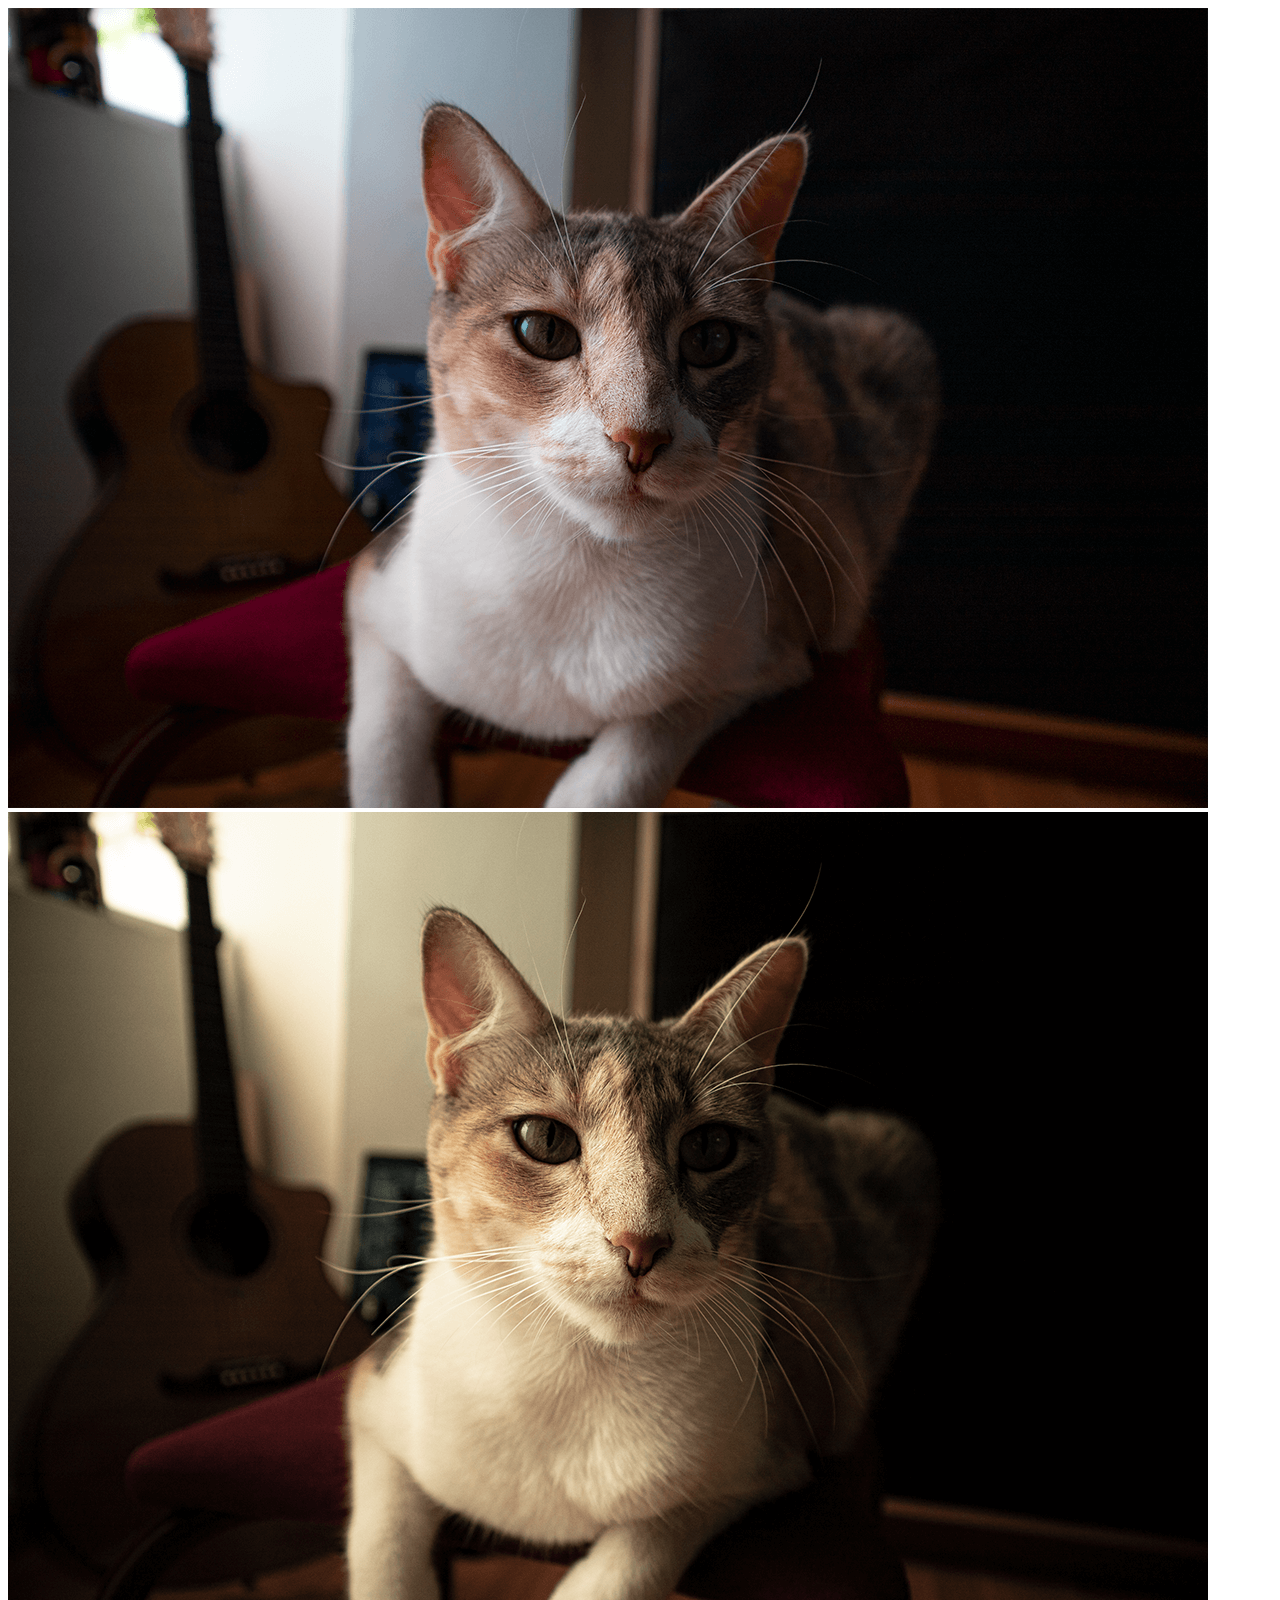
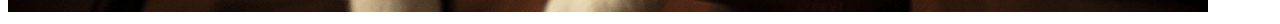
==== image-slider/index.html @ 00076c4c "Add HTML structure" ====
<!DOCTYPE html>
<html lang="en">
<head>
    <meta charset="UTF-8">
    <meta http-equiv="X-UA-Compatible" content="IE=edge">
    <meta name="viewport" content="width=device-width, initial-scale=1.0">
    <link rel="stylesheet" href="styles.css">
    <title>Image Slider</title>
</head>
<body>
    <div class="container">
        <div class="container-after">
            <img class="img-after" src="./img/pitahaya1.png" alt="Pitahaya Cat">
        </div>
        <div class="container-before">
            <img class="img-before" src="./img/pitahaya2.png" alt="Pitahaya Cat">
        </div>
        <div class="slider"></div>
    </div>
    <script src="app.js"></script>
    
</body>
</html>
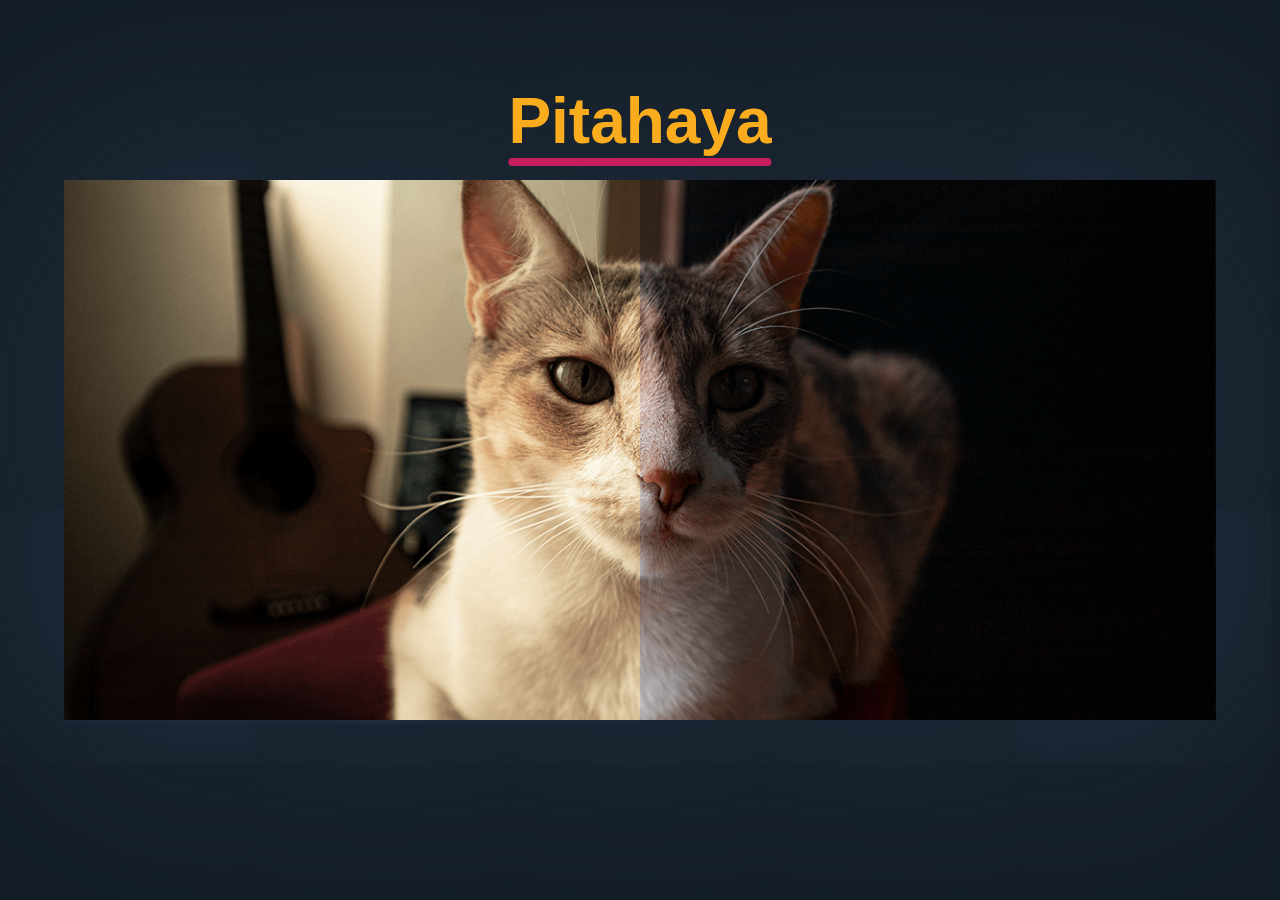
==== commit a3035a37: "Add more interesting styling and title" ====
--- a/image-slider/index.html
+++ b/image-slider/index.html
@@ -9,6 +9,7 @@
 </head>
 <body>
     <div class="container">
+        <h1>Pitahaya</h1>
         <div class="container-after">
             <img class="img-after" src="./img/pitahaya1.png" alt="Pitahaya Cat">
         </div>
--- a/image-slider/styles.css
+++ b/image-slider/styles.css
@@ -0,0 +1,88 @@
+:root {
+    --w: 90vw;
+    --h: 60vh;
+    --clr-dark: #141D26;
+    --clr-high: #F9AD1E;
+    --clr-accent: #C51F5D;
+    --radius: 1.5rem;
+}
+
+* {
+    margin: 0;
+    padding: 0;
+    box-sizing: border-box;
+}
+
+body {
+    display: flex;
+    align-items: center;
+    justify-content: center;
+    min-height: 100vh;
+    background: var(--clr-dark);
+}
+
+h1 {
+    color: var(--clr-high);
+    font-family: sans-serif;
+    font-weight: 800;
+    font-size: 4rem;
+    text-align: center;
+    margin: 20px 0px;
+    position: fixed;
+    top: 1em;
+    left: 50%;
+    transform: translate(-50%, 0%);
+    pointer-events: none;
+    z-index: 10;
+}
+
+h1::after {
+    display: block;
+    background: var(--clr-accent);
+    content: "";
+    width: 100%;
+    height: 0.5rem;
+    border-radius: 1.5rem;
+}
+
+.container {
+    position: relative;
+    width: var(--w);
+    height: var(--h);
+}
+
+.container-before, .container-after {
+    position: absolute;
+    /* border-radius: var(--radius); */
+}
+
+.container-before {
+    width: calc(var(--w) / 2);
+    overflow: hidden;
+}
+
+img {
+    width: var(--w);
+    height: var(--h);
+    object-fit: cover;
+    /* border-radius: var(--radius); */
+    box-shadow: 0 0 1000px 10px #243447;
+}
+
+.slider {
+    width: 0rem;
+    background: var(--clr-dark);
+    height: 100%;
+    z-index: 10;
+    position: absolute;
+    top: 0;
+    left: 50%;
+    transform: translate(-50%,0%);
+    pointer-events: none;
+}
+
+@media (max-width: 900px) {
+    img {
+        max-width: 90vw;
+    }
+}